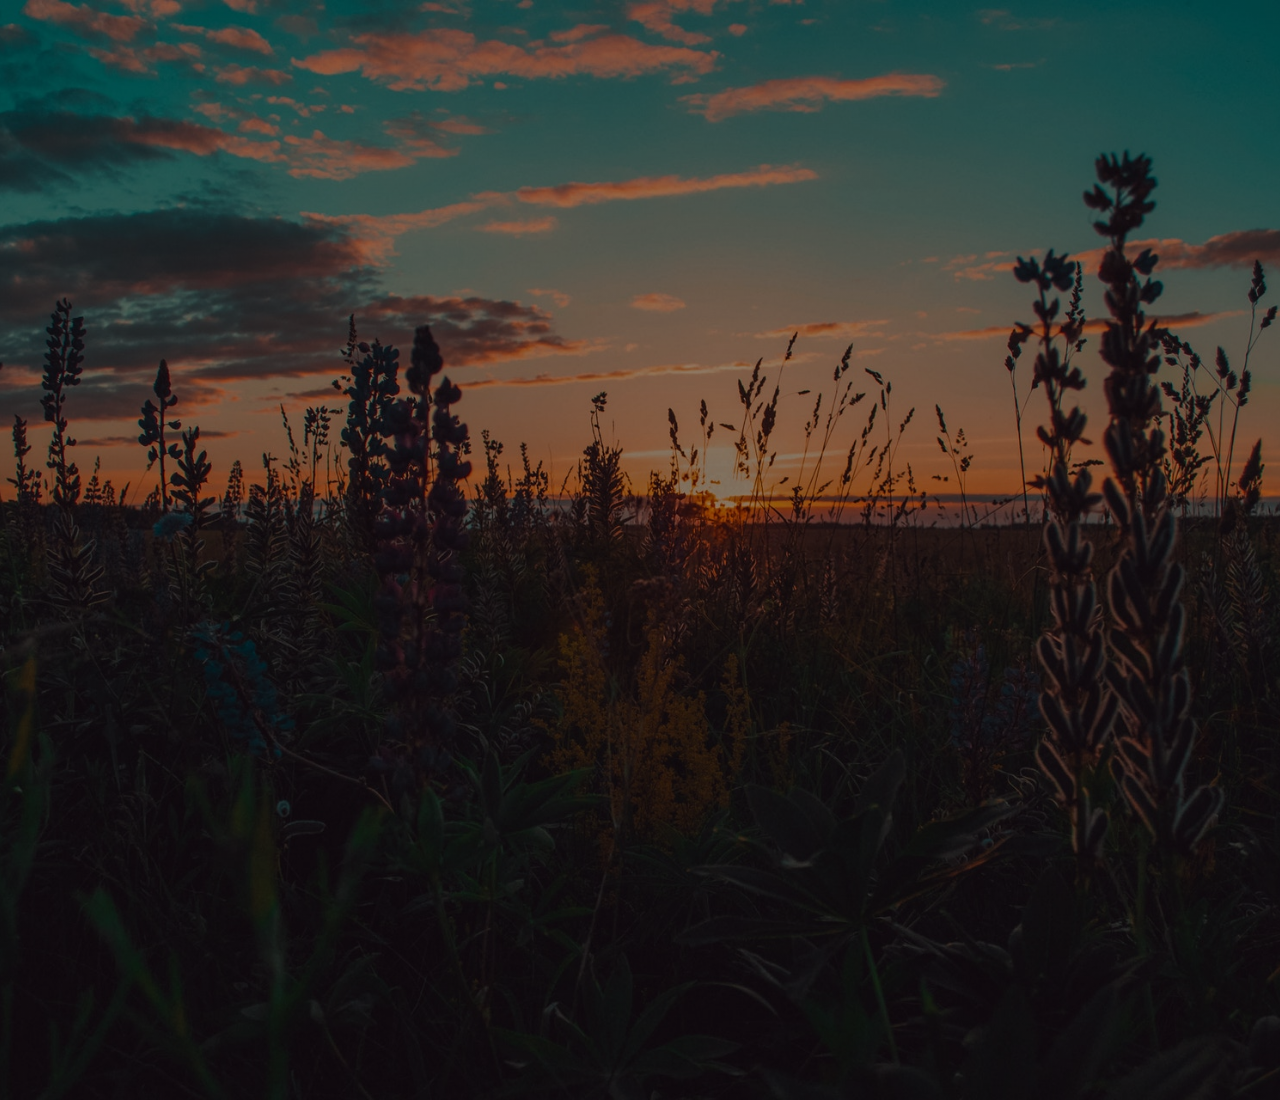
==== index.html @ 03934b4c "Add files" ====
<!doctype html>
<html lang="en">
<head>
  <meta charset="utf-8">
  <title>Sandee Portfolio</title>
  <meta name="viewport" content="width=device-width, initial-scale=1.0">
  <link rel="stylesheet" href="style.css">
  <link rel="preconnect" href="https://fonts.googleapis.com">
  <link rel="preconnect" href="https://fonts.gstatic.com" crossorigin>
  <link href="https://fonts.googleapis.com/css2?family=Gabriela&family=Milonga&family=Roboto:wght@100;300;400&family=Source+Sans+Pro:wght@300;400&family=Ubuntu:wght@300;400;500&display=swap" rel="stylesheet">
  </head>

  <body>
    <header id="showcase">
      <h1>SANDEE UYEHARA</h1>
      <p>Front End Web Developer</p>      
      <div>
          <h2><a href="html/about.html" class="about">ABOUT</a></h2>
          <h2><a href="html/projects.html" class="projects">PROJECTS</a></h2>
          <h2><a href="html/contact.html" class="contact">CONTACT</a></h2>
      </div>
    </header>
  </body>
  </html>
---- style.css ----
* {
    margin: 0;
    padding: 0;
}

body {
    margin: 0;
    font-family: 'Gabriela', serif;
    font-weight: bolder;
    overflow: hidden;

    line-height: 1.3;
    color: white;
    background: linear-gradient(rgba(0, 0, 0, 0.4), rgba(0, 0, 0, 0.4)),  url('/img/sunset.jpg');
    height: 100vh;
    background-position: center;
    background-repeat: no-repeat;
    background-size: cover;
    padding: 100px 30px;
    opacity: 5;
}

#showcase h1 {
    font-family:Arial, Helvetica, sans-serif;
    font-size: 15px;
    margin-bottom: 10px;
    color: white;
    letter-spacing: 2px;
    opacity: 0;
}

#showcase h2 {
    font-size: 50px;
    color: white;
    margin-top: 5px;
}

#showcase p {
    font-family: Arial, Helvetica, sans-serif;
    font-weight: lighter;
    color: white;
    font-size: 15px;
    padding-bottom: 50px;
    opacity: 0
}

.projects {
    opacity: 0;
}
.contact {
    opacity: 0;
}

.about {
    opacity: 0;
}


#showcase h1 {
    animation: ani2 0.75s ease-out .5s forwards;
}

#showcase p {
    animation: ani2 0.75s ease-out .7s forwards;
}

.projects {
    animation: ani2 0.75s ease-out 1.1s forwards;
}

.contact {
    animation: ani2 0.75s ease-out 1.3s forwards;
}

.about {
    animation: ani2 0.75s ease-out .9s forwards;
}

@keyframes ani2 {
    100% {
        opacity: 2;
    }
}

a {
    text-decoration: none;
    color: white;
    cursor: pointer;
}

a:hover {
    font-style: italic;
    color: rgb(43, 42, 42);
    transition: 0.7s;  
}

@media (min-width: 768px) {

    #showcase h1 {
        font-size: 20px;
    }

    #showcase h2 {
        font-size: 60px;
    }

    #showcase p {
        font-size: 18px;
    }

    #showcase {
        margin-left: 25px; 
    }
}
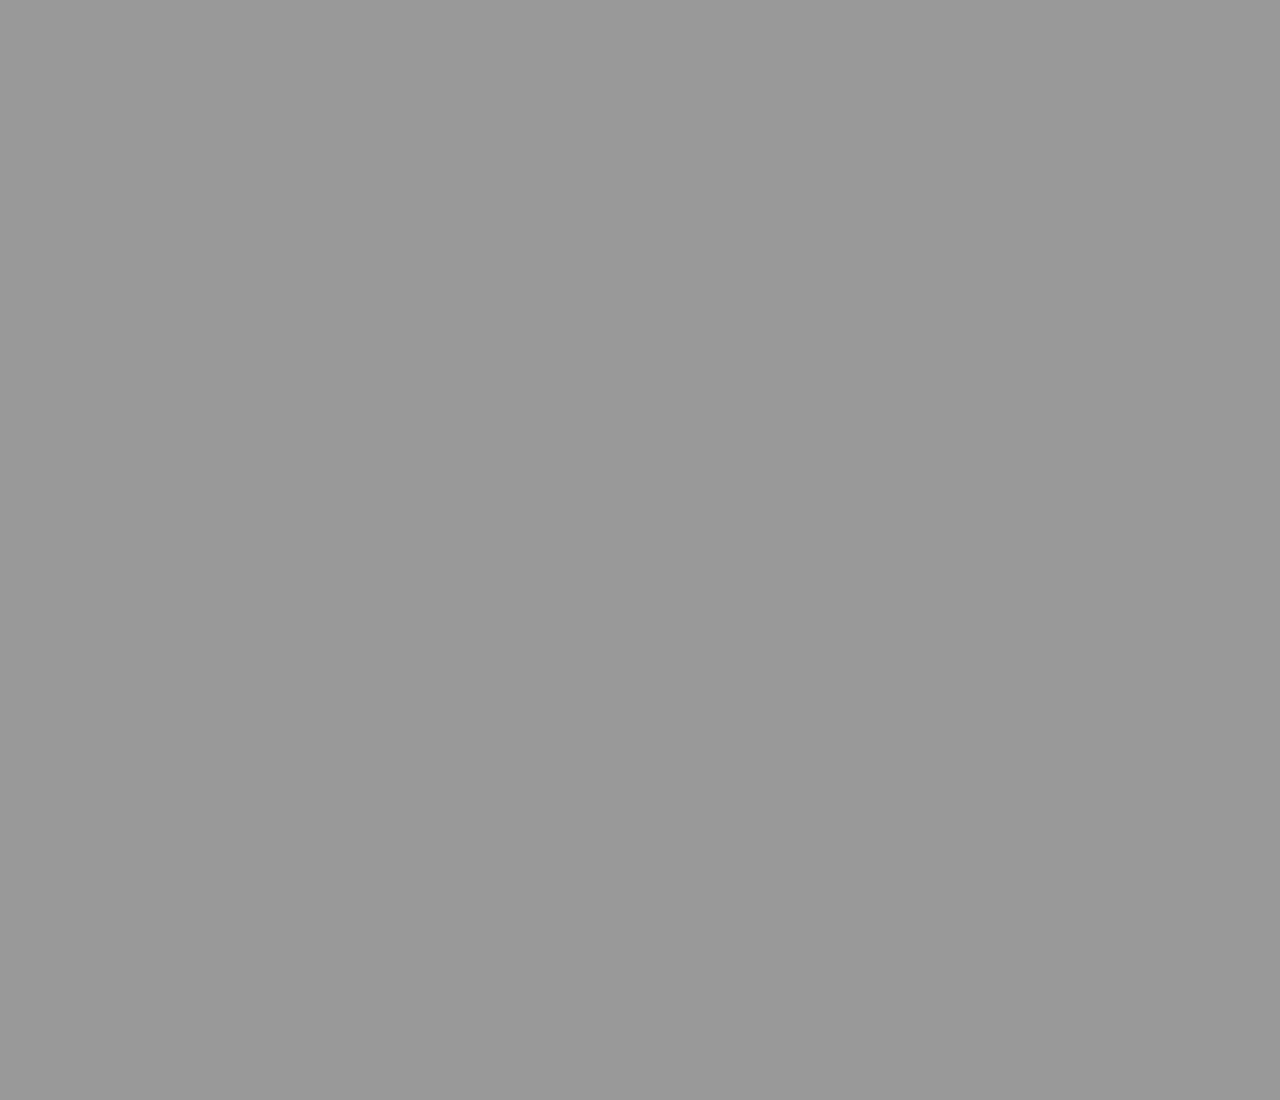
==== commit 775dd710: "Updated Folders" ====
--- a/index.html
+++ b/index.html
@@ -15,7 +15,7 @@
       <h1>SANDEE UYEHARA</h1>
       <p>Front End Web Developer</p>      
       <div>
-          <h2><a href="html/about.html" class="about">ABOUT</a></h2>
+          <h2><a href="/My-Portfolio/html/about.html" class="about">ABOUT</a></h2>
           <h2><a href="html/projects.html" class="projects">PROJECTS</a></h2>
           <h2><a href="html/contact.html" class="contact">CONTACT</a></h2>
       </div>
--- a/style.css
+++ b/style.css
@@ -11,7 +11,7 @@
 
     line-height: 1.3;
     color: white;
-    background: linear-gradient(rgba(0, 0, 0, 0.4), rgba(0, 0, 0, 0.4)),  url('/img/sunset.jpg');
+    background: linear-gradient(rgba(0, 0, 0, 0.4), rgba(0, 0, 0, 0.4)),  url('/My-Portfolio/img/sunset.jpg');
     height: 100vh;
     background-position: center;
     background-repeat: no-repeat;
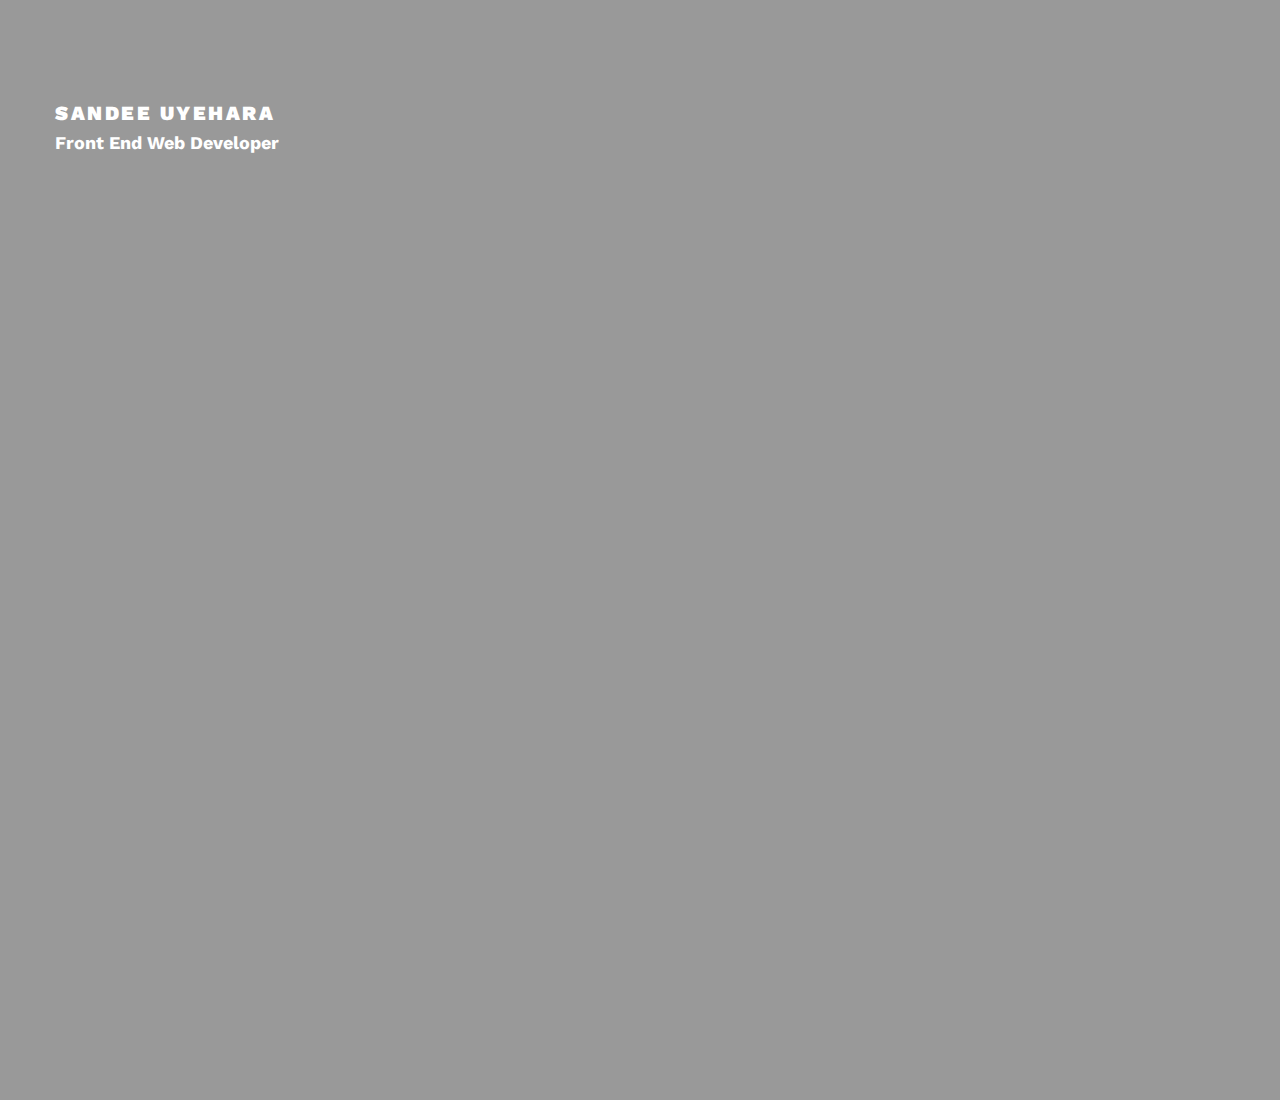
==== commit d2c2104f: "updated style" ====
--- a/index.html
+++ b/index.html
@@ -8,7 +8,11 @@
   <link rel="preconnect" href="https://fonts.googleapis.com">
   <link rel="preconnect" href="https://fonts.gstatic.com" crossorigin>
   <link href="https://fonts.googleapis.com/css2?family=Gabriela&family=Milonga&family=Roboto:wght@100;300;400&family=Source+Sans+Pro:wght@300;400&family=Ubuntu:wght@300;400;500&display=swap" rel="stylesheet">
-  </head>
+  <link rel="preconnect" href="https://fonts.googleapis.com">
+  <link rel="preconnect" href="https://fonts.gstatic.com" crossorigin>
+  <link href="https://fonts.googleapis.com/css2?family=Autour+One&family=Cormorant+Upright:wght@400;600&family=Gabriela&family=Milonga&family=Roboto:wght@100;300;400&family=Source+Sans+Pro:wght@300;400&family=Ubuntu:wght@300;400;500&family=Work+Sans:wght@300&display=swap" rel="stylesheet">
+
+</head>
 
   <body>
     <header id="showcase">
--- a/style.css
+++ b/style.css
@@ -21,12 +21,13 @@
 }
 
 #showcase h1 {
-    font-family:Arial, Helvetica, sans-serif;
-    font-size: 15px;
-    margin-bottom: 10px;
+    font-family: 'Work Sans', sans-serif;
+    font-size: 14px;
+    margin-bottom: 5px;
+    font-weight: bolder;
     color: white;
-    letter-spacing: 2px;
-    opacity: 0;
+    letter-spacing: 2.5px;
+    /* opacity: 0; */
 }
 
 #showcase h2 {
@@ -36,12 +37,11 @@
 }
 
 #showcase p {
-    font-family: Arial, Helvetica, sans-serif;
-    font-weight: lighter;
+    font-family: 'Work Sans', sans-serif;
     color: white;
-    font-size: 15px;
+    font-size: 13px;
     padding-bottom: 50px;
-    opacity: 0
+    /* opacity: 0 */
 }
 
 .projects {
@@ -56,24 +56,24 @@
 }
 
 
-#showcase h1 {
+/* #showcase h1 {
     animation: ani2 0.75s ease-out .5s forwards;
 }
 
 #showcase p {
     animation: ani2 0.75s ease-out .7s forwards;
-}
+} */
 
 .projects {
-    animation: ani2 0.75s ease-out 1.1s forwards;
+    animation: ani2 2s ease-out 1s forwards;
 }
 
 .contact {
-    animation: ani2 0.75s ease-out 1.3s forwards;
+    animation: ani2 2s ease-out 1.3s forwards;
 }
 
 .about {
-    animation: ani2 0.75s ease-out .9s forwards;
+    animation: ani2 2s ease-out .7s forwards;
 }
 
 @keyframes ani2 {
@@ -90,8 +90,6 @@
 
 a:hover {
     font-style: italic;
-    color: rgb(43, 42, 42);
-    transition: 0.7s;  
 }
 
 @media (min-width: 768px) {
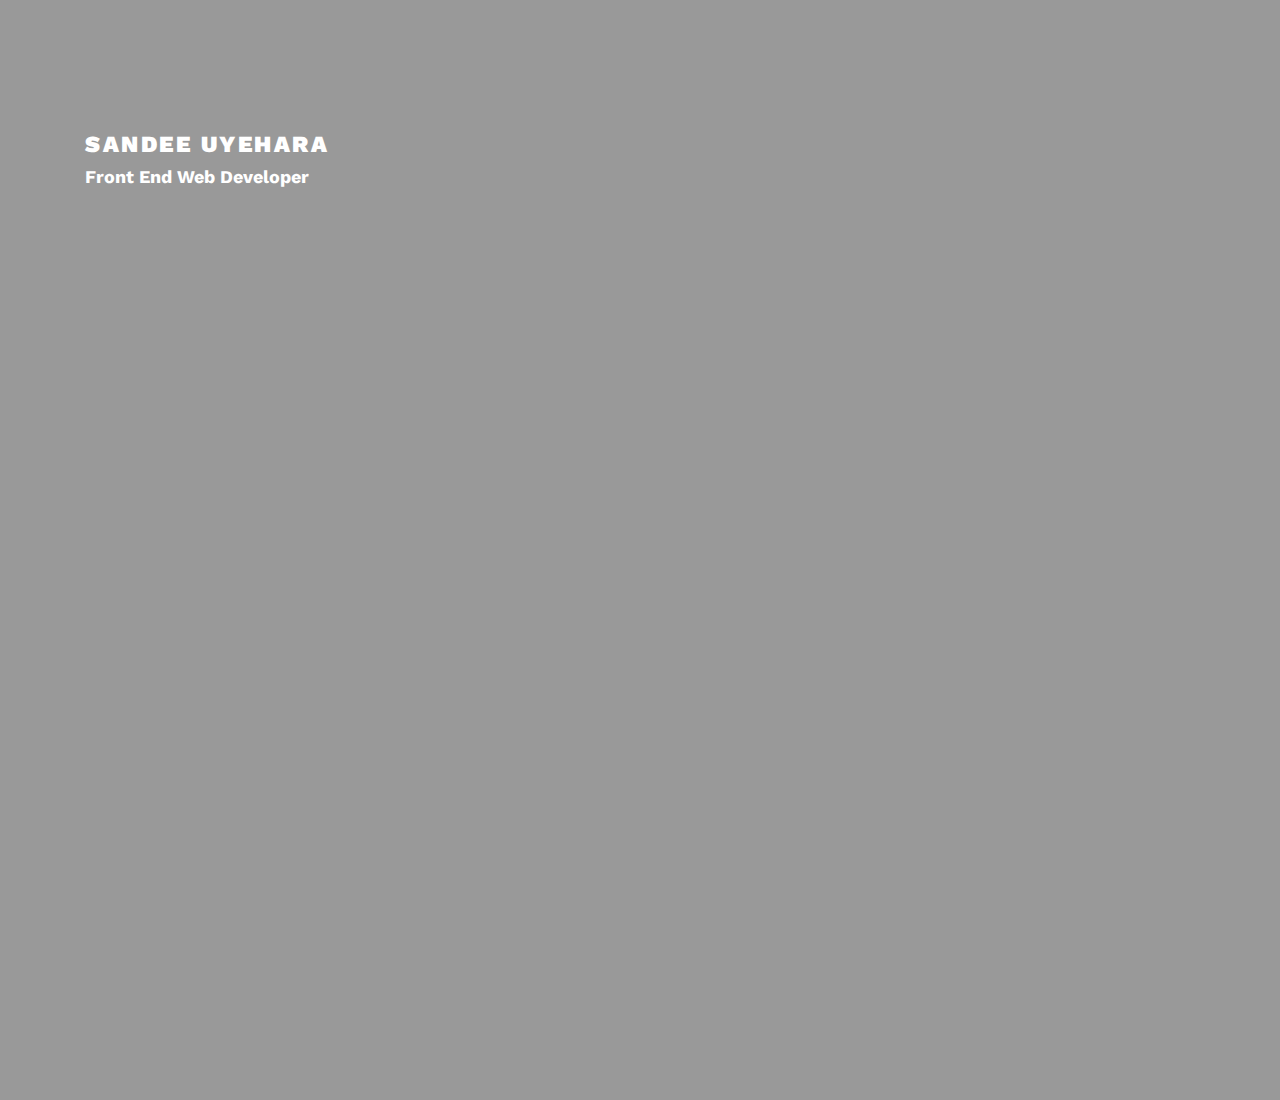
==== commit e605924b: "updated font size" ====
--- a/index.html
+++ b/index.html
@@ -4,13 +4,19 @@
   <meta charset="utf-8">
   <title>Sandee Portfolio</title>
   <meta name="viewport" content="width=device-width, initial-scale=1.0">
+  
+  <link rel="preconnect" href="https://fonts.googleapis.com">
+  <link rel="preconnect" href="https://fonts.gstatic.com" crossorigin>
+  <link href="https://fonts.googleapis.com/css2?family=Gabriela&family=Work+Sans:wght@300;500&display=swap" rel="stylesheet">
+  
   <link rel="stylesheet" href="style.css">
-  <link rel="preconnect" href="https://fonts.googleapis.com">
+  <!-- <link rel="preconnect" href="https://fonts.googleapis.com">
   <link rel="preconnect" href="https://fonts.gstatic.com" crossorigin>
   <link href="https://fonts.googleapis.com/css2?family=Gabriela&family=Milonga&family=Roboto:wght@100;300;400&family=Source+Sans+Pro:wght@300;400&family=Ubuntu:wght@300;400;500&display=swap" rel="stylesheet">
   <link rel="preconnect" href="https://fonts.googleapis.com">
   <link rel="preconnect" href="https://fonts.gstatic.com" crossorigin>
-  <link href="https://fonts.googleapis.com/css2?family=Autour+One&family=Cormorant+Upright:wght@400;600&family=Gabriela&family=Milonga&family=Roboto:wght@100;300;400&family=Source+Sans+Pro:wght@300;400&family=Ubuntu:wght@300;400;500&family=Work+Sans:wght@300&display=swap" rel="stylesheet">
+  <link href="https://fonts.googleapis.com/css2?family=Autour+One&family=Cormorant+Upright:wght@400;600&family=Gabriela&family=Milonga&family=Roboto:wght@100;300;400&family=Source+Sans+Pro:wght@300;400&family=Ubuntu:wght@300;400;500&family=Work+Sans:wght@300&display=swap" rel="stylesheet"> -->
+
 
 </head>
 
@@ -25,4 +31,4 @@
       </div>
     </header>
   </body>
-  </html>+  </html> --- a/style.css
+++ b/style.css
@@ -95,11 +95,32 @@
 @media (min-width: 768px) {
 
     #showcase h1 {
-        font-size: 20px;
+        margin-top: 110px;
+        font-size: 22px;
     }
 
     #showcase h2 {
-        font-size: 60px;
+        font-size: 85px;
+    }
+
+    #showcase p {
+        font-size: 16px;
+    }
+
+    #showcase {
+        margin-left: 23px; 
+    }
+}
+
+@media (min-width: 1024px) {
+
+    #showcase h1 {
+        margin-top: 30px;
+        font-size: 23px;
+    }
+
+    #showcase h2 {
+        font-size: 70px;
     }
 
     #showcase p {
@@ -107,7 +128,7 @@
     }
 
     #showcase {
-        margin-left: 25px; 
+        margin-left: 55px; 
     }
 }
 
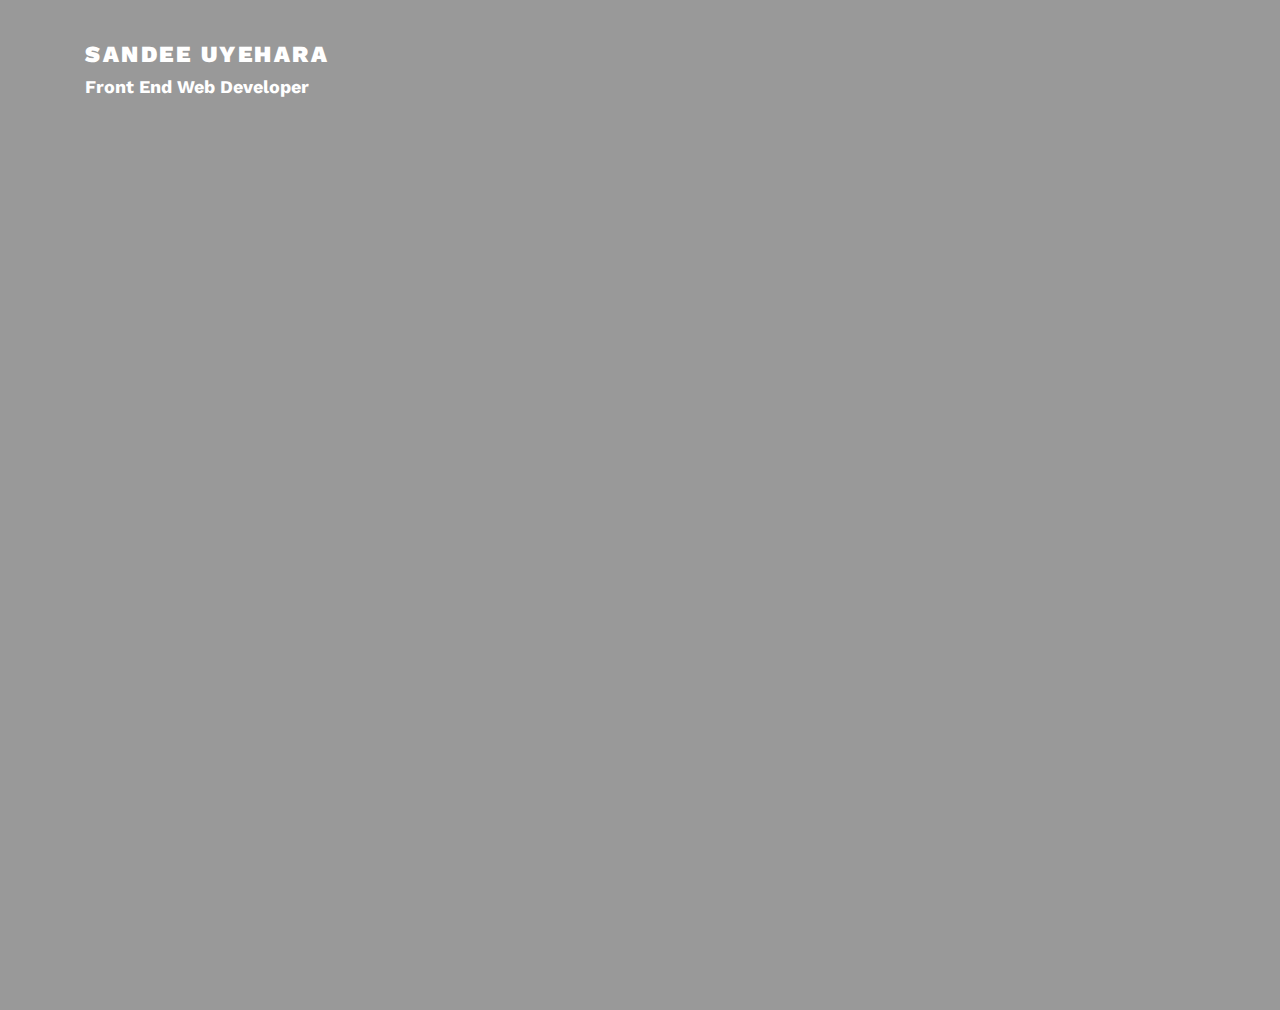
==== commit 596d1dc3: "update flexbox" ====
--- a/index.html
+++ b/index.html
@@ -1,24 +1,24 @@
 <!doctype html>
 <html lang="en">
-<head>
-  <meta charset="utf-8">
-  <title>Sandee Portfolio</title>
-  <meta name="viewport" content="width=device-width, initial-scale=1.0">
-  
-  <link rel="preconnect" href="https://fonts.googleapis.com">
-  <link rel="preconnect" href="https://fonts.gstatic.com" crossorigin>
-  <link href="https://fonts.googleapis.com/css2?family=Gabriela&family=Work+Sans:wght@300;500&display=swap" rel="stylesheet">
-  
-  <link rel="stylesheet" href="style.css">
-  <!-- <link rel="preconnect" href="https://fonts.googleapis.com">
-  <link rel="preconnect" href="https://fonts.gstatic.com" crossorigin>
-  <link href="https://fonts.googleapis.com/css2?family=Gabriela&family=Milonga&family=Roboto:wght@100;300;400&family=Source+Sans+Pro:wght@300;400&family=Ubuntu:wght@300;400;500&display=swap" rel="stylesheet">
-  <link rel="preconnect" href="https://fonts.googleapis.com">
-  <link rel="preconnect" href="https://fonts.gstatic.com" crossorigin>
-  <link href="https://fonts.googleapis.com/css2?family=Autour+One&family=Cormorant+Upright:wght@400;600&family=Gabriela&family=Milonga&family=Roboto:wght@100;300;400&family=Source+Sans+Pro:wght@300;400&family=Ubuntu:wght@300;400;500&family=Work+Sans:wght@300&display=swap" rel="stylesheet"> -->
+  <head>
+    <meta charset="utf-8">
+    <title>Sandee Portfolio</title>
+    <meta name="viewport" content="width=device-width, initial-scale=1.0">
+    
+    <link rel="preconnect" href="https://fonts.googleapis.com">
+    <link rel="preconnect" href="https://fonts.gstatic.com" crossorigin>
+    <link href="https://fonts.googleapis.com/css2?family=Gabriela&family=Work+Sans:wght@300;500&display=swap" rel="stylesheet">
+    
+    <link rel="stylesheet" href="style.css">
+    <!-- <link rel="preconnect" href="https://fonts.googleapis.com">
+    <link rel="preconnect" href="https://fonts.gstatic.com" crossorigin>
+    <link href="https://fonts.googleapis.com/css2?family=Gabriela&family=Milonga&family=Roboto:wght@100;300;400&family=Source+Sans+Pro:wght@300;400&family=Ubuntu:wght@300;400;500&display=swap" rel="stylesheet">
+    <link rel="preconnect" href="https://fonts.googleapis.com">
+    <link rel="preconnect" href="https://fonts.gstatic.com" crossorigin>
+    <link href="https://fonts.googleapis.com/css2?family=Autour+One&family=Cormorant+Upright:wght@400;600&family=Gabriela&family=Milonga&family=Roboto:wght@100;300;400&family=Source+Sans+Pro:wght@300;400&family=Ubuntu:wght@300;400;500&family=Work+Sans:wght@300&display=swap" rel="stylesheet"> -->
 
 
-</head>
+  </head>
 
   <body>
     <header id="showcase">
@@ -26,9 +26,9 @@
       <p>Front End Web Developer</p>      
       <div>
           <h2><a href="/My-Portfolio/html/about.html" class="about">ABOUT</a></h2>
-          <h2><a href="html/projects.html" class="projects">PROJECTS</a></h2>
+          <h2><a href="html/practice.html" class="projects">PROJECTS</a></h2>
           <h2><a href="html/contact.html" class="contact">CONTACT</a></h2>
       </div>
     </header>
   </body>
-  </html> +</html> --- a/style.css
+++ b/style.css
@@ -8,7 +8,6 @@
     font-family: 'Gabriela', serif;
     font-weight: bolder;
     overflow: hidden;
-
     line-height: 1.3;
     color: white;
     background: linear-gradient(rgba(0, 0, 0, 0.4), rgba(0, 0, 0, 0.4)),  url('/My-Portfolio/img/sunset.jpg');
@@ -92,7 +91,36 @@
     font-style: italic;
 }
 
-@media (min-width: 768px) {
+@media (min-width: 626px) {
+    
+ body {
+     padding-top: 10px;
+     overflow-y: visible;
+ }
+
+ #showcase h1 {
+    font-size: 1px;
+}
+
+#showcase h2 {
+    font-size: 5px;
+}
+
+#showcase p {
+    font-size: 16px;
+}
+
+#showcase {
+    margin-left: 23px; 
+}
+
+
+}
+
+
+
+
+@media (min-width: 667px) {
 
     #showcase h1 {
         margin-top: 110px;
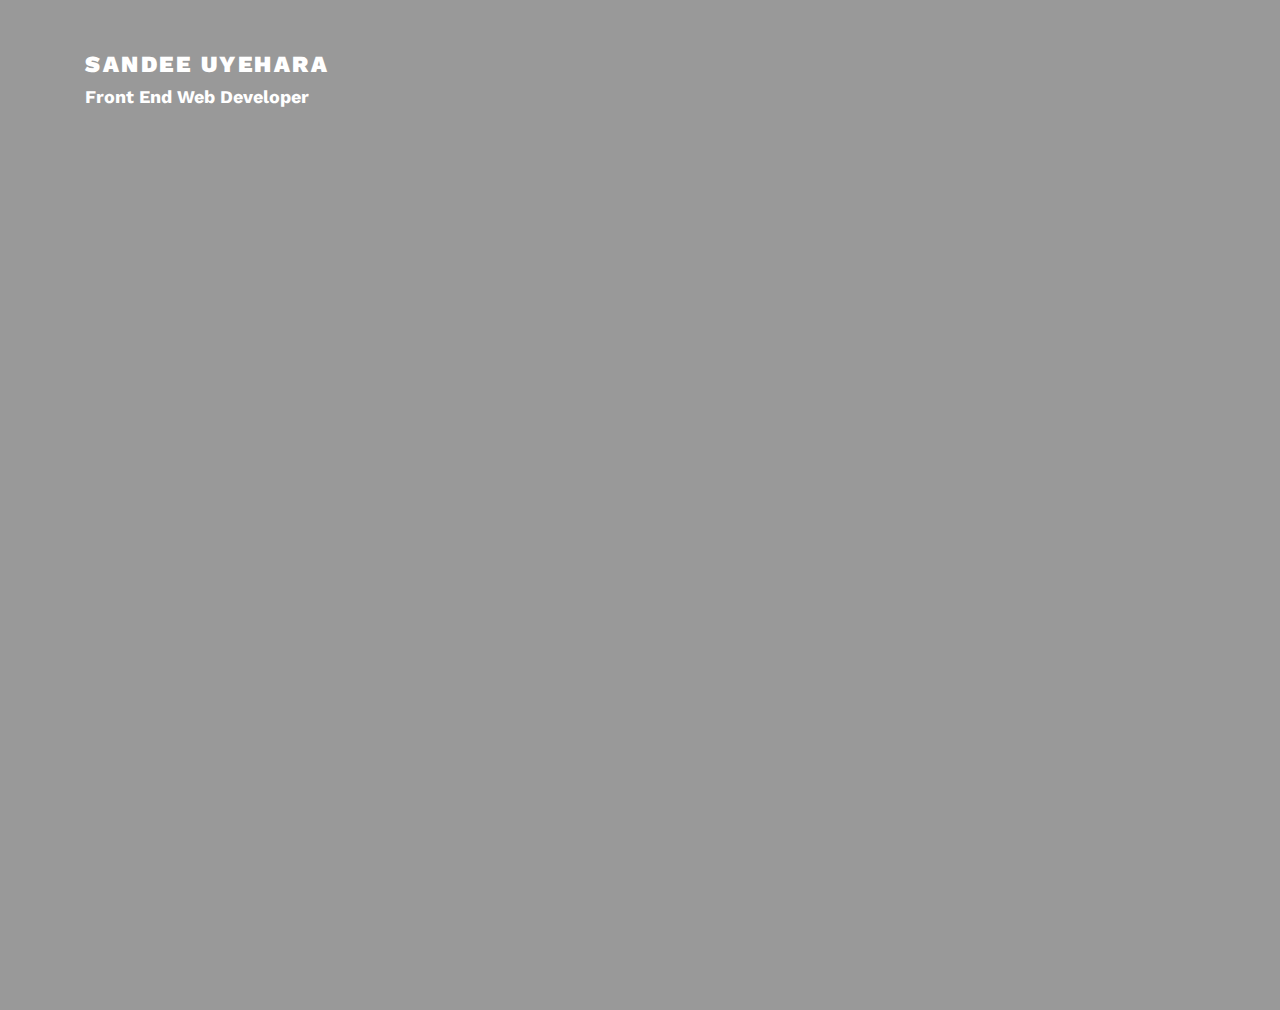
==== commit 6c7bd2a6: "orientation" ====
--- a/index.html
+++ b/index.html
@@ -3,20 +3,12 @@
   <head>
     <meta charset="utf-8">
     <title>Sandee Portfolio</title>
-    <meta name="viewport" content="width=device-width, initial-scale=1.0">
-    
+    <meta name="viewport" content="width=device-width, initial-scale=1.0">  
     <link rel="preconnect" href="https://fonts.googleapis.com">
     <link rel="preconnect" href="https://fonts.gstatic.com" crossorigin>
     <link href="https://fonts.googleapis.com/css2?family=Gabriela&family=Work+Sans:wght@300;500&display=swap" rel="stylesheet">
-    
     <link rel="stylesheet" href="style.css">
-    <!-- <link rel="preconnect" href="https://fonts.googleapis.com">
-    <link rel="preconnect" href="https://fonts.gstatic.com" crossorigin>
-    <link href="https://fonts.googleapis.com/css2?family=Gabriela&family=Milonga&family=Roboto:wght@100;300;400&family=Source+Sans+Pro:wght@300;400&family=Ubuntu:wght@300;400;500&display=swap" rel="stylesheet">
-    <link rel="preconnect" href="https://fonts.googleapis.com">
-    <link rel="preconnect" href="https://fonts.gstatic.com" crossorigin>
-    <link href="https://fonts.googleapis.com/css2?family=Autour+One&family=Cormorant+Upright:wght@400;600&family=Gabriela&family=Milonga&family=Roboto:wght@100;300;400&family=Source+Sans+Pro:wght@300;400&family=Ubuntu:wght@300;400;500&family=Work+Sans:wght@300&display=swap" rel="stylesheet"> -->
-
+  
 
   </head>
 
--- a/style.css
+++ b/style.css
@@ -40,7 +40,6 @@
     color: white;
     font-size: 13px;
     padding-bottom: 50px;
-    /* opacity: 0 */
 }
 
 .projects {
@@ -53,15 +52,6 @@
 .about {
     opacity: 0;
 }
-
-
-/* #showcase h1 {
-    animation: ani2 0.75s ease-out .5s forwards;
-}
-
-#showcase p {
-    animation: ani2 0.75s ease-out .7s forwards;
-} */
 
 .projects {
     animation: ani2 2s ease-out 1s forwards;
@@ -91,36 +81,39 @@
     font-style: italic;
 }
 
-@media (min-width: 626px) {
+@media screen and (orientation: landscape) {
     
- body {
-     padding-top: 10px;
-     overflow-y: visible;
- }
+    body {
+        padding-top: 10px;
+    }
 
- #showcase h1 {
-    font-size: 1px;
-}
+    #showcase h1 {
+        font-size: 14px;
+        margin-top: 20px;
+        padding-top: 10px;
+    }
 
-#showcase h2 {
-    font-size: 5px;
-}
+    #showcase h2 {
+        font-size: 50px;
+    }
 
-#showcase p {
-    font-size: 16px;
-}
+    #showcase p {
+        font-size: 13px;
+    }
 
-#showcase {
-    margin-left: 23px; 
-}
-
-
+    #showcase {
+        margin-left: 23px; 
+    }
 }
 
 
 
 
-@media (min-width: 667px) {
+@media (min-width: 768px) {
+
+    body {
+        overflow: hidden;
+    }
 
     #showcase h1 {
         margin-top: 110px;
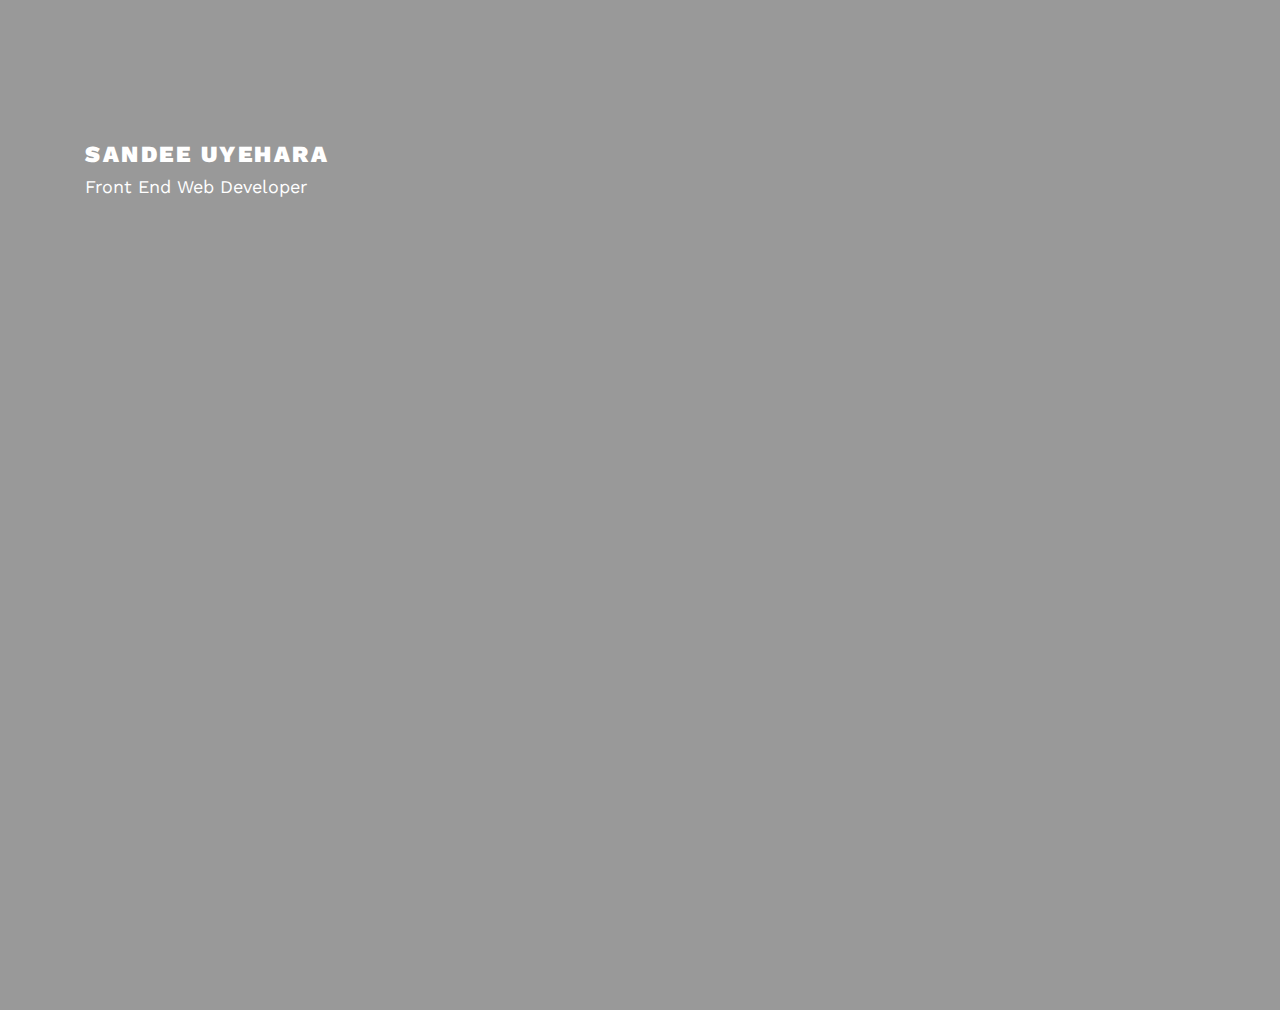
==== commit 3103c8a3: "update projects" ====
--- a/index.html
+++ b/index.html
@@ -18,7 +18,7 @@
       <p>Front End Web Developer</p>      
       <div>
           <h2><a href="/My-Portfolio/html/about.html" class="about">ABOUT</a></h2>
-          <h2><a href="html/practice.html" class="projects">PROJECTS</a></h2>
+          <h2><a href="html/practice2.html" class="projects">PROJECTS</a></h2>
           <h2><a href="html/contact.html" class="contact">CONTACT</a></h2>
       </div>
     </header>
--- a/style.css
+++ b/style.css
@@ -12,7 +12,7 @@
     color: white;
     background: linear-gradient(rgba(0, 0, 0, 0.4), rgba(0, 0, 0, 0.4)),  url('/My-Portfolio/img/sunset.jpg');
     height: 100vh;
-    background-position: center;
+    background-position:center;
     background-repeat: no-repeat;
     background-size: cover;
     padding: 100px 30px;
@@ -22,6 +22,7 @@
 #showcase h1 {
     font-family: 'Work Sans', sans-serif;
     font-size: 14px;
+    margin-top: 25px;
     margin-bottom: 5px;
     font-weight: bolder;
     color: white;
@@ -37,6 +38,7 @@
 
 #showcase p {
     font-family: 'Work Sans', sans-serif;
+    font-weight: lighter;
     color: white;
     font-size: 13px;
     padding-bottom: 50px;
@@ -85,12 +87,13 @@
     
     body {
         padding-top: 10px;
+        overflow: scroll;
     }
 
     #showcase h1 {
         font-size: 14px;
-        margin-top: 20px;
-        padding-top: 10px;
+        margin-top: 70px;
+        padding-top: 20px;
     }
 
     #showcase h2 {
@@ -106,8 +109,9 @@
     }
 }
 
-
-
+/* ---------------------------------
+ **********MEDIA QUERIES********** 
+---------------------------------- */
 
 @media (min-width: 768px) {
 
@@ -116,6 +120,7 @@
     }
 
     #showcase h1 {
+        padding-top: 20px;
         margin-top: 110px;
         font-size: 22px;
     }
@@ -136,7 +141,7 @@
 @media (min-width: 1024px) {
 
     #showcase h1 {
-        margin-top: 30px;
+        margin-top: 110px;
         font-size: 23px;
     }
 
